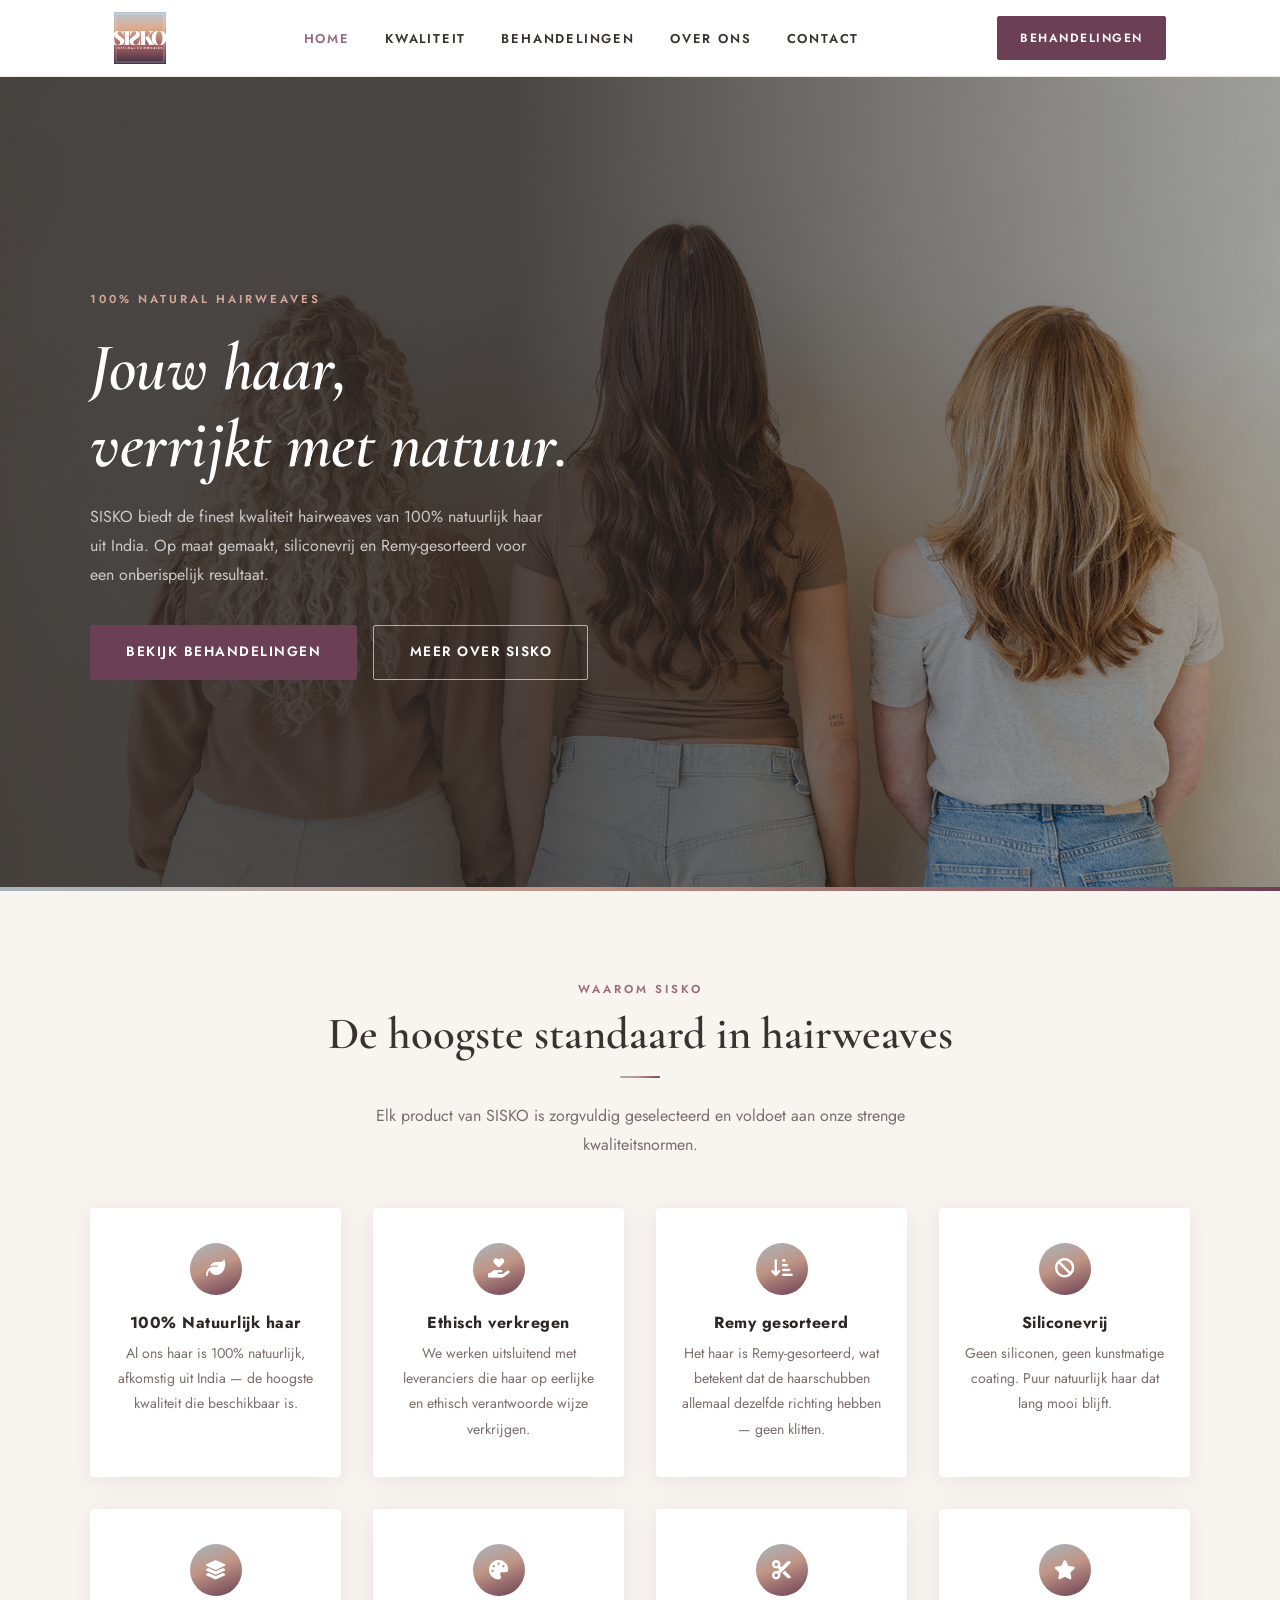
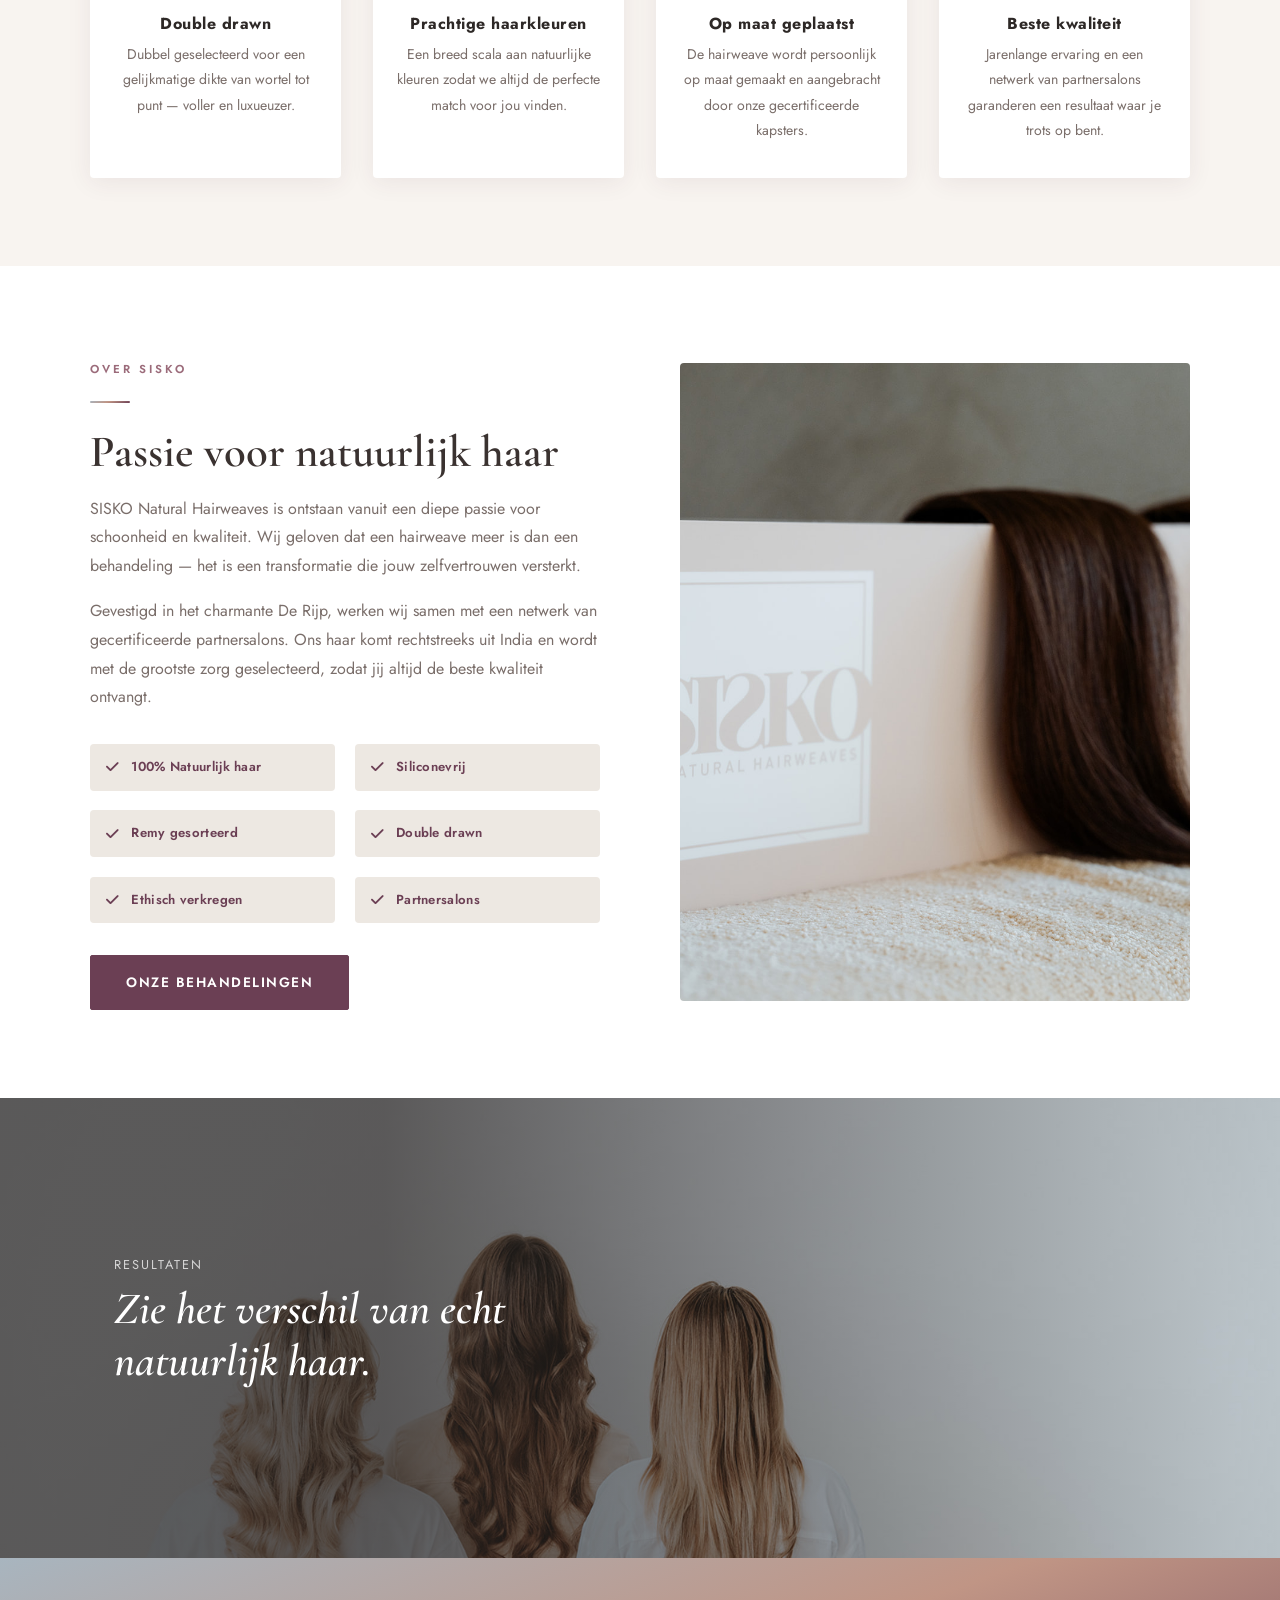
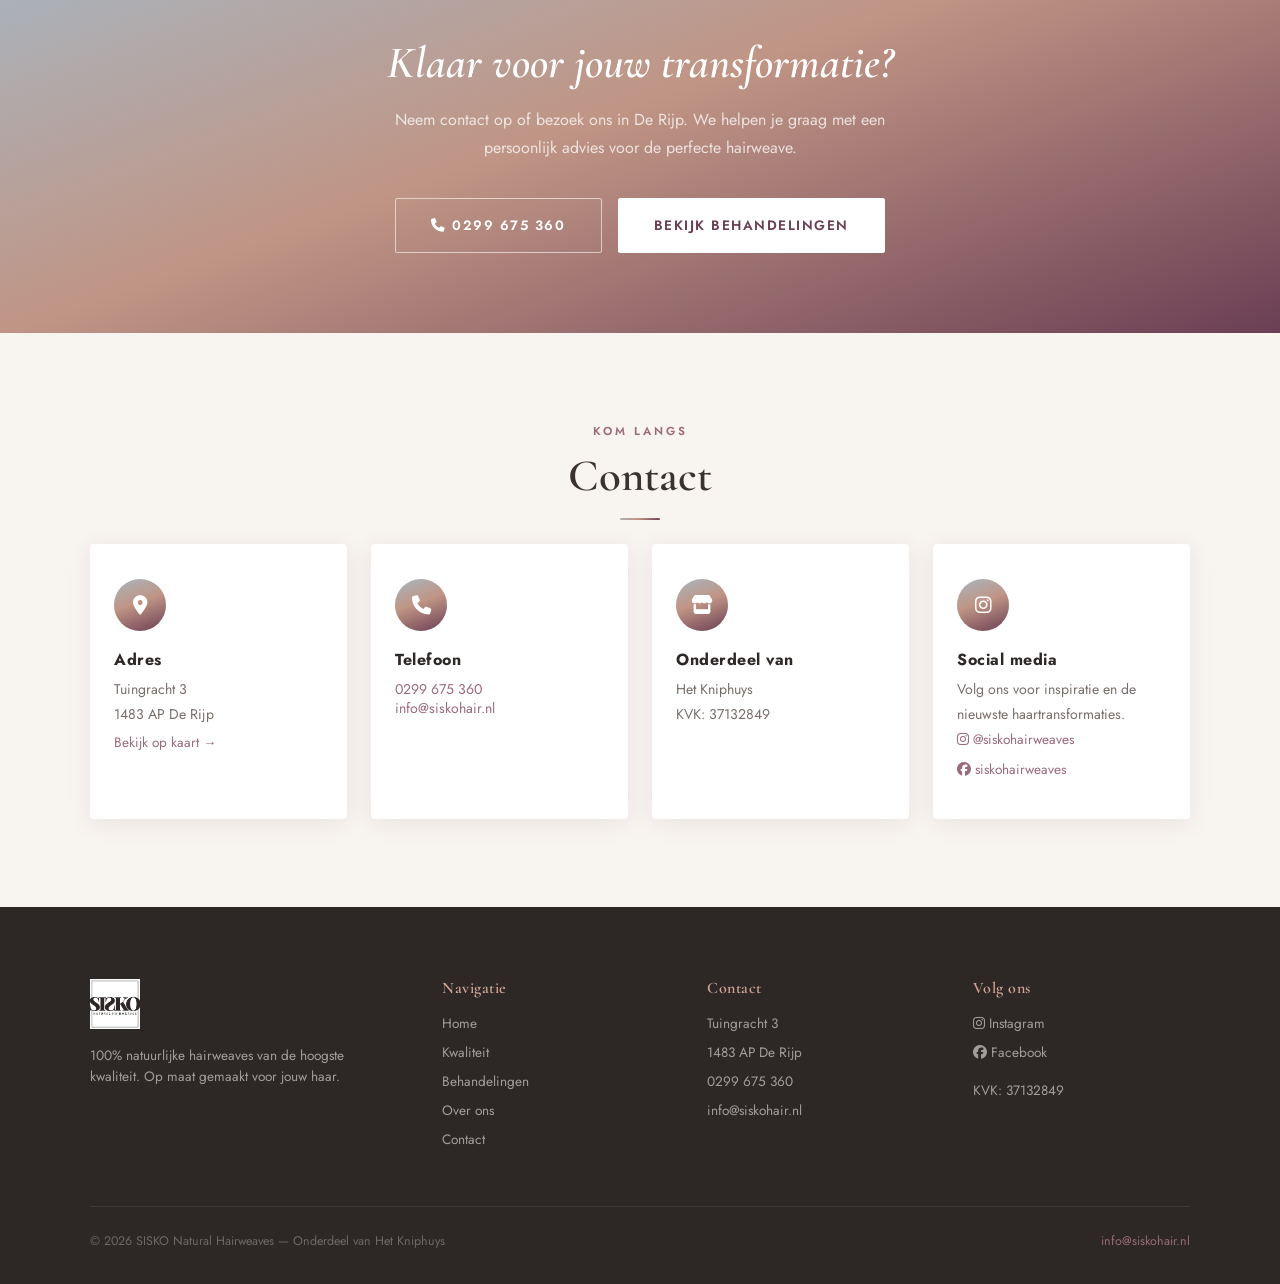
==== index.html @ 674715ca "Initiële website SISKO Natural Hairweaves Homepage en behandelingenpagina met echt logo, merkfoto's " ====
<!DOCTYPE html>
<html lang="nl">
<head>
  <meta charset="UTF-8" />
  <meta name="viewport" content="width=device-width, initial-scale=1.0" />
  <title>SISKO Natural Hairweaves — 100% Natuurlijke Haarextensions</title>
  <meta name="description" content="SISKO Natural Hairweaves biedt 100% natuurlijke hairweaves van de hoogste kwaliteit uit India. Remy-gesorteerd, siliconevrij en op maat gemaakt. Gevestigd in De Rijp." />
  <link rel="preconnect" href="https://fonts.googleapis.com" />
  <link rel="preconnect" href="https://fonts.gstatic.com" crossorigin />
  <link href="https://fonts.googleapis.com/css2?family=Cormorant+Garamond:ital,wght@0,400;0,600;1,400;1,600&family=Jost:wght@400;500;600;700&display=swap" rel="stylesheet" />
  <link rel="stylesheet" href="https://cdnjs.cloudflare.com/ajax/libs/font-awesome/6.5.1/css/all.min.css" />
  <link rel="stylesheet" href="style.css" />
</head>
<body>

  <!-- ═══════════ HEADER ═══════════ -->
  <header class="site-header">
    <div class="nav-inner">
      <a href="index.html" class="nav-logo">
        <img src="logo.png" alt="SISKO Natural Hairweaves" />
      </a>
      <nav aria-label="Hoofdnavigatie">
        <ul class="nav-links">
          <li><a href="index.html" class="actief">Home</a></li>
          <li><a href="#kwaliteit">Kwaliteit</a></li>
          <li><a href="behandelingen.html">Behandelingen</a></li>
          <li><a href="#over">Over ons</a></li>
          <li><a href="#contact">Contact</a></li>
        </ul>
      </nav>
      <a href="behandelingen.html" class="btn btn-primary" style="font-size:.75rem;padding:.65rem 1.4rem;">Behandelingen</a>
    </div>
  </header>

  <!-- ═══════════ HERO ═══════════ -->
  <section class="hero">
    <div class="hero-bg" style="background-image: url('hero.jpg');"></div>
    <div class="hero-overlay"></div>
    <div class="hero-content">
      <span class="hero-eyebrow">100% Natural Hairweaves</span>
      <h1>Jouw haar,<br>verrijkt met natuur.</h1>
      <p>SISKO biedt de finest kwaliteit hairweaves van 100% natuurlijk haar uit India. Op maat gemaakt, siliconevrij en Remy-gesorteerd voor een onberispelijk resultaat.</p>
      <div class="hero-knoppen">
        <a href="behandelingen.html" class="btn btn-primary">Bekijk behandelingen</a>
        <a href="#over" class="btn btn-outline">Meer over SISKO</a>
      </div>
    </div>
  </section>

  <div class="gradient-bar"></div>

  <!-- ═══════════ KWALITEITSKENMERKEN ═══════════ -->
  <section class="sectie sectie-creme" id="kwaliteit">
    <div class="container">
      <span class="sectie-label" style="display:block;text-align:center;">Waarom SISKO</span>
      <h2 class="sectie-titel">De hoogste standaard in hairweaves</h2>
      <div class="divider"></div>
      <p class="sectie-ondertitel">Elk product van SISKO is zorgvuldig geselecteerd en voldoet aan onze strenge kwaliteitsnormen.</p>
      <div class="kenmerken-grid">
        <div class="kenmerk">
          <div class="kenmerk-icoon"><i class="fa-solid fa-leaf"></i></div>
          <h3>100% Natuurlijk haar</h3>
          <p>Al ons haar is 100% natuurlijk, afkomstig uit India — de hoogste kwaliteit die beschikbaar is.</p>
        </div>
        <div class="kenmerk">
          <div class="kenmerk-icoon"><i class="fa-solid fa-hand-holding-heart"></i></div>
          <h3>Ethisch verkregen</h3>
          <p>We werken uitsluitend met leveranciers die haar op eerlijke en ethisch verantwoorde wijze verkrijgen.</p>
        </div>
        <div class="kenmerk">
          <div class="kenmerk-icoon"><i class="fa-solid fa-arrow-down-short-wide"></i></div>
          <h3>Remy gesorteerd</h3>
          <p>Het haar is Remy-gesorteerd, wat betekent dat de haarschubben allemaal dezelfde richting hebben — geen klitten.</p>
        </div>
        <div class="kenmerk">
          <div class="kenmerk-icoon"><i class="fa-solid fa-ban"></i></div>
          <h3>Siliconevrij</h3>
          <p>Geen siliconen, geen kunstmatige coating. Puur natuurlijk haar dat lang mooi blijft.</p>
        </div>
        <div class="kenmerk">
          <div class="kenmerk-icoon"><i class="fa-solid fa-layer-group"></i></div>
          <h3>Double drawn</h3>
          <p>Dubbel geselecteerd voor een gelijkmatige dikte van wortel tot punt — voller en luxueuzer.</p>
        </div>
        <div class="kenmerk">
          <div class="kenmerk-icoon"><i class="fa-solid fa-palette"></i></div>
          <h3>Prachtige haarkleuren</h3>
          <p>Een breed scala aan natuurlijke kleuren zodat we altijd de perfecte match voor jou vinden.</p>
        </div>
        <div class="kenmerk">
          <div class="kenmerk-icoon"><i class="fa-solid fa-scissors"></i></div>
          <h3>Op maat geplaatst</h3>
          <p>De hairweave wordt persoonlijk op maat gemaakt en aangebracht door onze gecertificeerde kapsters.</p>
        </div>
        <div class="kenmerk">
          <div class="kenmerk-icoon"><i class="fa-solid fa-star"></i></div>
          <h3>Beste kwaliteit</h3>
          <p>Jarenlange ervaring en een netwerk van partnersalons garanderen een resultaat waar je trots op bent.</p>
        </div>
      </div>
    </div>
  </section>

  <!-- ═══════════ OVER ONS ═══════════ -->
  <section class="sectie" id="over">
    <div class="container over-grid">
      <div>
        <span class="sectie-label">Over SISKO</span>
        <div class="divider divider-links"></div>
        <h2>Passie voor natuurlijk haar</h2>
        <p>SISKO Natural Hairweaves is ontstaan vanuit een diepe passie voor schoonheid en kwaliteit. Wij geloven dat een hairweave meer is dan een behandeling — het is een transformatie die jouw zelfvertrouwen versterkt.</p>
        <p>Gevestigd in het charmante De Rijp, werken wij samen met een netwerk van gecertificeerde partnersalons. Ons haar komt rechtstreeks uit India en wordt met de grootste zorg geselecteerd, zodat jij altijd de beste kwaliteit ontvangt.</p>
        <div class="badges-grid">
          <div class="badge"><i class="fa-solid fa-check"></i> 100% Natuurlijk haar</div>
          <div class="badge"><i class="fa-solid fa-check"></i> Siliconevrij</div>
          <div class="badge"><i class="fa-solid fa-check"></i> Remy gesorteerd</div>
          <div class="badge"><i class="fa-solid fa-check"></i> Double drawn</div>
          <div class="badge"><i class="fa-solid fa-check"></i> Ethisch verkregen</div>
          <div class="badge"><i class="fa-solid fa-check"></i> Partnersalons</div>
        </div>
        <div style="margin-top:2rem;">
          <a href="behandelingen.html" class="btn btn-primary">Onze behandelingen</a>
        </div>
      </div>
      <div class="over-foto">
        <img src="product.jpg" alt="SISKO Natural Hairweaves product" />
      </div>
    </div>
  </section>

  <!-- ═══════════ MODELLEN FOTO ═══════════ -->
  <section style="position:relative;overflow:hidden;height:460px;">
    <img src="modellen.jpg" alt="SISKO Natural Hairweaves modellen"
         style="width:100%;height:100%;object-fit:cover;object-position:center 30%;" />
    <div style="position:absolute;inset:0;background:linear-gradient(to right, rgba(45,40,38,.7) 30%, transparent);display:flex;align-items:center;">
      <div style="max-width:1100px;margin:0 auto;padding:0 1.5rem;width:100%;">
        <p style="color:rgba(255,255,255,.75);font-size:.8rem;letter-spacing:2px;text-transform:uppercase;margin-bottom:.5rem;">Resultaten</p>
        <h2 style="color:#fff;font-style:italic;max-width:420px;">Zie het verschil van echt natuurlijk haar.</h2>
      </div>
    </div>
  </section>

  <!-- ═══════════ CTA BANNER ═══════════ -->
  <section class="cta-banner">
    <div class="container">
      <h2>Klaar voor jouw transformatie?</h2>
      <p>Neem contact op of bezoek ons in De Rijp. We helpen je graag met een persoonlijk advies voor de perfecte hairweave.</p>
      <div class="cta-knoppen">
        <a href="tel:0299675360" class="btn btn-outline"><i class="fa-solid fa-phone"></i> 0299 675 360</a>
        <a href="behandelingen.html" class="btn" style="background:var(--kleur-wit);color:var(--kleur-mauve);border:1.5px solid var(--kleur-wit);font-size:.85rem;letter-spacing:1.5px;text-transform:uppercase;font-weight:600;padding:.9rem 2.2rem;border-radius:2px;">Bekijk behandelingen</a>
      </div>
    </div>
  </section>

  <!-- ═══════════ CONTACT ═══════════ -->
  <section class="sectie sectie-creme" id="contact">
    <div class="container">
      <span class="sectie-label" style="display:block;text-align:center;">Kom langs</span>
      <h2 class="sectie-titel">Contact</h2>
      <div class="divider"></div>
      <div style="display:grid;grid-template-columns:repeat(auto-fit,minmax(220px,1fr));gap:1.5rem;margin-top:1rem;">
        <div class="kenmerk" style="text-align:left;">
          <div class="kenmerk-icoon" style="margin-left:0;"><i class="fa-solid fa-location-dot"></i></div>
          <h3>Adres</h3>
          <p>Tuingracht 3<br>1483 AP De Rijp</p>
          <a href="https://maps.google.com/?q=Tuingracht+3+De+Rijp" target="_blank" rel="noopener" style="font-size:.85rem;">Bekijk op kaart →</a>
        </div>
        <div class="kenmerk" style="text-align:left;">
          <div class="kenmerk-icoon" style="margin-left:0;"><i class="fa-solid fa-phone"></i></div>
          <h3>Telefoon</h3>
          <p><a href="tel:0299675360">0299 675 360</a></p>
          <p style="margin-top:-.4rem;"><a href="mailto:info@siskohair.nl">info@siskohair.nl</a></p>
        </div>
        <div class="kenmerk" style="text-align:left;">
          <div class="kenmerk-icoon" style="margin-left:0;"><i class="fa-solid fa-store"></i></div>
          <h3>Onderdeel van</h3>
          <p>Het Kniphuys<br>KVK: 37132849</p>
        </div>
        <div class="kenmerk" style="text-align:left;">
          <div class="kenmerk-icoon" style="margin-left:0;"><i class="fa-brands fa-instagram"></i></div>
          <h3>Social media</h3>
          <p>Volg ons voor inspiratie en de nieuwste haartransformaties.</p>
          <a href="https://www.instagram.com/siskohairweaves" target="_blank" rel="noopener" style="font-size:.85rem;display:block;margin-bottom:.25rem;">
            <i class="fa-brands fa-instagram"></i> @siskohairweaves
          </a>
          <a href="https://www.facebook.com/siskohairweaves" target="_blank" rel="noopener" style="font-size:.85rem;">
            <i class="fa-brands fa-facebook"></i> siskohairweaves
          </a>
        </div>
      </div>
    </div>
  </section>

  <!-- ═══════════ FOOTER ═══════════ -->
  <footer class="site-footer">
    <div class="footer-inner">
      <div class="footer-kolom">
        <img src="logo.png" alt="SISKO Natural Hairweaves" class="footer-logo" />
        <p>100% natuurlijke hairweaves van de hoogste kwaliteit. Op maat gemaakt voor jouw haar.</p>
      </div>
      <div class="footer-kolom">
        <h4>Navigatie</h4>
        <ul>
          <li><a href="index.html">Home</a></li>
          <li><a href="#kwaliteit">Kwaliteit</a></li>
          <li><a href="behandelingen.html">Behandelingen</a></li>
          <li><a href="#over">Over ons</a></li>
          <li><a href="#contact">Contact</a></li>
        </ul>
      </div>
      <div class="footer-kolom">
        <h4>Contact</h4>
        <ul>
          <li>Tuingracht 3</li>
          <li>1483 AP De Rijp</li>
          <li><a href="tel:0299675360">0299 675 360</a></li>
          <li><a href="mailto:info@siskohair.nl">info@siskohair.nl</a></li>
        </ul>
      </div>
      <div class="footer-kolom">
        <h4>Volg ons</h4>
        <ul>
          <li><a href="https://www.instagram.com/siskohairweaves" target="_blank" rel="noopener"><i class="fa-brands fa-instagram"></i> Instagram</a></li>
          <li><a href="https://www.facebook.com/siskohairweaves" target="_blank" rel="noopener"><i class="fa-brands fa-facebook"></i> Facebook</a></li>
        </ul>
        <p style="margin-top:1rem;">KVK: 37132849</p>
      </div>
    </div>
    <div class="footer-bottom">
      <span>&copy; 2026 SISKO Natural Hairweaves — Onderdeel van Het Kniphuys</span>
      <span><a href="mailto:info@siskohair.nl">info@siskohair.nl</a></span>
    </div>
  </footer>

</body>
</html>
---- style.css ----
/* ================================
   SISKO Natural Hairweaves — Stijlen
   ================================ */

*, *::before, *::after {
  box-sizing: border-box;
  margin: 0;
  padding: 0;
}

:root {
  /* Kleuren gebaseerd op logo gradient */
  --kleur-blauwgrijs:  #a8b5bf;
  --kleur-rose:        #c09585;
  --kleur-mauve:       #6b3f54;
  --kleur-mauve-diep:  #4a2a3a;

  /* Accentkleuren */
  --kleur-accent:      #9b6b7a;
  --kleur-accent-licht:#d4a898;
  --kleur-blush:       #e8d5cd;

  /* Achtergronden */
  --kleur-creme:       #f8f4f0;
  --kleur-creme2:      #ede8e2;
  --kleur-wit:         #ffffff;

  /* Tekst */
  --kleur-donker:      #2d2826;
  --kleur-tekst:       #3a3230;
  --kleur-subtekst:    #7a6e6a;

  /* Logo gradient als CSS */
  --gradient-logo: linear-gradient(160deg, #a8b5bf 0%, #c09585 45%, #6b3f54 100%);
  --gradient-zacht: linear-gradient(160deg, #c8d0d6 0%, #d4b0a0 50%, #8b5570 100%);

  --font-hoofd:   'Cormorant Garamond', 'Playfair Display', Georgia, serif;
  --font-tekst:   'Jost', 'Open Sans', Arial, sans-serif;
  --radius:       4px;
  --schaduw:      0 4px 24px rgba(74,42,58,0.08);
}

html { scroll-behavior: smooth; }

body {
  font-family: var(--font-tekst);
  color: var(--kleur-tekst);
  background: var(--kleur-wit);
  line-height: 1.75;
}

/* ── Typografie ────────────────────────────── */
h1, h2, h3, h4 {
  font-family: var(--font-hoofd);
  line-height: 1.15;
  font-weight: 600;
}

h1 { font-size: clamp(2.4rem, 6vw, 4.2rem); letter-spacing: -.5px; }
h2 { font-size: clamp(1.8rem, 4vw, 2.8rem); margin-bottom: 1rem; }
h3 { font-size: 1.3rem; margin-bottom: .5rem; }

p { margin-bottom: 1rem; color: var(--kleur-subtekst); line-height: 1.8; }
p:last-child { margin-bottom: 0; }

a { color: var(--kleur-accent); text-decoration: none; transition: color .2s; }
a:hover { color: var(--kleur-mauve); text-decoration: underline; }

/* ── Knoppen ───────────────────────────────── */
.btn {
  display: inline-block;
  padding: .9rem 2.2rem;
  border-radius: 2px;
  font-family: var(--font-tekst);
  font-size: .85rem;
  font-weight: 600;
  letter-spacing: 1.5px;
  text-transform: uppercase;
  cursor: pointer;
  transition: all .25s ease;
  text-decoration: none;
}

.btn-primary {
  background: var(--kleur-mauve);
  color: var(--kleur-wit);
  border: 1.5px solid var(--kleur-mauve);
}
.btn-primary:hover {
  background: var(--kleur-mauve-diep);
  border-color: var(--kleur-mauve-diep);
  color: var(--kleur-wit);
  text-decoration: none;
}

.btn-outline {
  background: transparent;
  color: var(--kleur-wit);
  border: 1.5px solid rgba(255,255,255,.6);
}
.btn-outline:hover {
  background: var(--kleur-wit);
  border-color: var(--kleur-wit);
  color: var(--kleur-mauve);
  text-decoration: none;
}

.btn-donker-outline {
  background: transparent;
  color: var(--kleur-mauve);
  border: 1.5px solid var(--kleur-mauve);
}
.btn-donker-outline:hover {
  background: var(--kleur-mauve);
  color: var(--kleur-wit);
  text-decoration: none;
}

/* ── Header ────────────────────────────────── */
.site-header {
  position: sticky;
  top: 0;
  z-index: 100;
  background: var(--kleur-wit);
  border-bottom: 1px solid var(--kleur-creme2);
}

.nav-inner {
  max-width: 1100px;
  margin: 0 auto;
  padding: 0 1.5rem;
  display: flex;
  align-items: center;
  justify-content: space-between;
  height: 76px;
}

.nav-logo img {
  height: 52px;
  width: auto;
  display: block;
}

.nav-links {
  list-style: none;
  display: flex;
  gap: 2.2rem;
}

.nav-links a {
  color: var(--kleur-tekst);
  font-size: .8rem;
  font-weight: 600;
  letter-spacing: 1.8px;
  text-transform: uppercase;
  transition: color .2s;
}
.nav-links a:hover,
.nav-links a.actief {
  color: var(--kleur-accent);
  text-decoration: none;
}

/* ── Hero ──────────────────────────────────── */
.hero {
  position: relative;
  display: flex;
  align-items: center;
  min-height: 90vh;
  overflow: hidden;
  padding: 3rem 1.5rem;
}

.hero-bg {
  position: absolute;
  inset: 0;
  background-size: cover;
  background-position: center;
}

.hero-overlay {
  position: absolute;
  inset: 0;
  background: linear-gradient(to right,
    rgba(45,40,38,.82) 40%,
    rgba(45,40,38,.2));
}

.hero-content {
  position: relative;
  max-width: 1100px;
  margin: 0 auto;
  width: 100%;
}

.hero-eyebrow {
  display: inline-block;
  font-size: .72rem;
  font-weight: 600;
  letter-spacing: 3px;
  text-transform: uppercase;
  color: var(--kleur-accent-licht);
  margin-bottom: 1.2rem;
}

.hero h1 {
  color: var(--kleur-wit);
  max-width: 560px;
  margin-bottom: 1.25rem;
  font-style: italic;
}

.hero p {
  color: rgba(255,255,255,.72);
  font-size: 1rem;
  max-width: 460px;
  margin-bottom: 2.2rem;
  line-height: 1.8;
}

.hero-knoppen {
  display: flex;
  gap: 1rem;
  flex-wrap: wrap;
}

/* ── Gradient divider ──────────────────────── */
.gradient-bar {
  height: 4px;
  background: var(--gradient-logo);
  width: 100%;
}

/* ── Secties ───────────────────────────────── */
.sectie {
  padding: 5.5rem 1.5rem;
}
.sectie-creme  { background: var(--kleur-creme); }
.sectie-creme2 { background: var(--kleur-creme2); }

.container {
  max-width: 1100px;
  margin: 0 auto;
}

.sectie-label {
  display: inline-block;
  font-size: .72rem;
  font-weight: 600;
  letter-spacing: 3px;
  text-transform: uppercase;
  color: var(--kleur-accent);
  margin-bottom: .6rem;
}

.sectie-titel { text-align: center; }

.sectie-ondertitel {
  text-align: center;
  max-width: 560px;
  margin: .5rem auto 3rem;
  font-size: 1rem;
  color: var(--kleur-subtekst);
}

.divider {
  width: 40px;
  height: 2px;
  background: var(--gradient-logo);
  margin: .75rem auto 1.5rem;
  border-radius: 1px;
}
.divider-links { margin-left: 0; }

/* ── Kenmerken grid ────────────────────────── */
.kenmerken-grid {
  display: grid;
  grid-template-columns: repeat(auto-fit, minmax(220px, 1fr));
  gap: 2rem;
}

.kenmerk {
  text-align: center;
  padding: 2.2rem 1.5rem;
  background: var(--kleur-wit);
  border-radius: var(--radius);
  box-shadow: var(--schaduw);
  transition: transform .2s;
}
.kenmerk:hover { transform: translateY(-3px); }

.kenmerk-icoon {
  width: 52px;
  height: 52px;
  border-radius: 50%;
  background: var(--gradient-logo);
  display: flex;
  align-items: center;
  justify-content: center;
  margin: 0 auto 1.2rem;
  color: var(--kleur-wit);
  font-size: 1.2rem;
}

.kenmerk h3 {
  font-size: 1rem;
  font-family: var(--font-tekst);
  font-weight: 700;
  letter-spacing: .5px;
  color: var(--kleur-donker);
  margin-bottom: .5rem;
}
.kenmerk p {
  font-size: .88rem;
  margin: 0;
}

/* ── Behandelingen grid ────────────────────── */
.behandelingen-grid {
  display: grid;
  grid-template-columns: repeat(auto-fit, minmax(300px, 1fr));
  gap: 2rem;
}

.behandeling-kaart {
  background: var(--kleur-wit);
  border-radius: var(--radius);
  overflow: hidden;
  box-shadow: var(--schaduw);
  transition: transform .2s, box-shadow .2s;
}
.behandeling-kaart:hover {
  transform: translateY(-4px);
  box-shadow: 0 12px 36px rgba(74,42,58,0.14);
}

.behandeling-header {
  padding: 2rem 1.75rem 1.5rem;
  background: var(--gradient-logo);
  color: var(--kleur-wit);
}
.behandeling-header h3 {
  font-family: var(--font-hoofd);
  font-size: 1.4rem;
  color: var(--kleur-wit);
  margin-bottom: .3rem;
}
.behandeling-header p {
  color: rgba(255,255,255,.78);
  font-size: .88rem;
  margin: 0;
}

.behandeling-body {
  padding: 1.5rem 1.75rem;
}
.behandeling-body ul {
  list-style: none;
  padding: 0;
}
.behandeling-body li {
  padding: .55rem 0;
  border-bottom: 1px solid var(--kleur-creme2);
  font-size: .9rem;
  color: var(--kleur-tekst);
  display: flex;
  align-items: center;
  gap: .6rem;
}
.behandeling-body li:last-child { border-bottom: none; }
.behandeling-body li i { color: var(--kleur-accent); font-size: .8rem; }

/* ── Over sectie ───────────────────────────── */
.over-grid {
  display: grid;
  grid-template-columns: 1fr 1fr;
  gap: 5rem;
  align-items: center;
}
.over-foto {
  border-radius: var(--radius);
  overflow: hidden;
  aspect-ratio: 4/5;
}
.over-foto img {
  width: 100%;
  height: 100%;
  object-fit: cover;
}

/* ── Kwaliteits badges ─────────────────────── */
.badges-grid {
  display: grid;
  grid-template-columns: repeat(auto-fit, minmax(180px, 1fr));
  gap: 1.2rem;
  margin-top: 2rem;
}
.badge {
  display: flex;
  align-items: center;
  gap: .75rem;
  padding: .75rem 1rem;
  background: var(--kleur-creme2);
  border-radius: var(--radius);
  font-size: .82rem;
  font-weight: 600;
  color: var(--kleur-mauve);
  letter-spacing: .3px;
}
.badge i { font-size: .9rem; }

/* ── CTA Banner ────────────────────────────── */
.cta-banner {
  background: var(--gradient-logo);
  color: var(--kleur-wit);
  text-align: center;
  padding: 5rem 1.5rem;
}
.cta-banner h2 {
  color: var(--kleur-wit);
  font-style: italic;
  margin-bottom: 1rem;
}
.cta-banner p {
  color: rgba(255,255,255,.75);
  margin-bottom: 2.2rem;
  max-width: 500px;
  margin-left: auto;
  margin-right: auto;
}
.cta-knoppen {
  display: flex;
  gap: 1rem;
  justify-content: center;
  flex-wrap: wrap;
}

/* ── Behandelingen hero (kleiner) ──────────── */
.sub-hero {
  min-height: 45vh;
  padding-top: 2rem;
  padding-bottom: 2rem;
}

/* ── Proces stappen ────────────────────────── */
.stappen-grid {
  display: grid;
  grid-template-columns: repeat(auto-fit, minmax(200px, 1fr));
  gap: 2rem;
  counter-reset: stap;
}
.stap {
  position: relative;
  padding: 2rem 1.5rem;
  background: var(--kleur-wit);
  border-radius: var(--radius);
  box-shadow: var(--schaduw);
  counter-increment: stap;
}
.stap::before {
  content: counter(stap);
  position: absolute;
  top: -14px;
  left: 1.5rem;
  width: 28px;
  height: 28px;
  background: var(--gradient-logo);
  color: var(--kleur-wit);
  border-radius: 50%;
  display: flex;
  align-items: center;
  justify-content: center;
  font-size: .75rem;
  font-weight: 700;
  line-height: 28px;
  text-align: center;
}
.stap h3 {
  font-family: var(--font-tekst);
  font-size: .95rem;
  font-weight: 700;
  color: var(--kleur-donker);
  margin-bottom: .5rem;
  margin-top: .3rem;
}

/* ── Footer ────────────────────────────────── */
.site-footer {
  background: var(--kleur-donker);
  color: rgba(255,255,255,.75);
  padding: 4.5rem 1.5rem 2rem;
}

.footer-inner {
  max-width: 1100px;
  margin: 0 auto;
  display: grid;
  grid-template-columns: 1.4fr 1fr 1fr 1fr;
  gap: 3rem;
  padding-bottom: 3rem;
  border-bottom: 1px solid rgba(255,255,255,.08);
}

.footer-logo {
  height: 50px;
  width: auto;
  margin-bottom: 1rem;
  display: block;
  filter: brightness(0) invert(1);
}

.footer-kolom h4 {
  font-family: var(--font-hoofd);
  font-size: 1rem;
  color: var(--kleur-accent-licht);
  margin-bottom: 1rem;
  letter-spacing: .5px;
}

.footer-kolom p,
.footer-kolom li {
  font-size: .85rem;
  color: rgba(255,255,255,.55);
  margin-bottom: .45rem;
  line-height: 1.6;
}

.footer-kolom ul { list-style: none; }

.footer-kolom a {
  color: rgba(255,255,255,.55);
  transition: color .2s;
}
.footer-kolom a:hover { color: var(--kleur-accent-licht); text-decoration: none; }

.footer-bottom {
  max-width: 1100px;
  margin: 1.5rem auto 0;
  display: flex;
  justify-content: space-between;
  align-items: center;
  font-size: .78rem;
  color: rgba(255,255,255,.3);
  flex-wrap: wrap;
  gap: .5rem;
}

/* ── Responsive ────────────────────────────── */
@media (max-width: 900px) {
  .footer-inner { grid-template-columns: 1fr 1fr; }
  .over-grid { grid-template-columns: 1fr; gap: 2.5rem; }
  .over-foto { aspect-ratio: 16/9; }
}

@media (max-width: 768px) {
  .nav-links { display: none; }
  .hero { min-height: 72vh; }
  .hero-knoppen { flex-direction: column; align-items: flex-start; }
  .sectie { padding: 3.5rem 1.25rem; }
}

@media (max-width: 520px) {
  .footer-inner { grid-template-columns: 1fr; gap: 2rem; }
  .footer-bottom { flex-direction: column; text-align: center; }
}
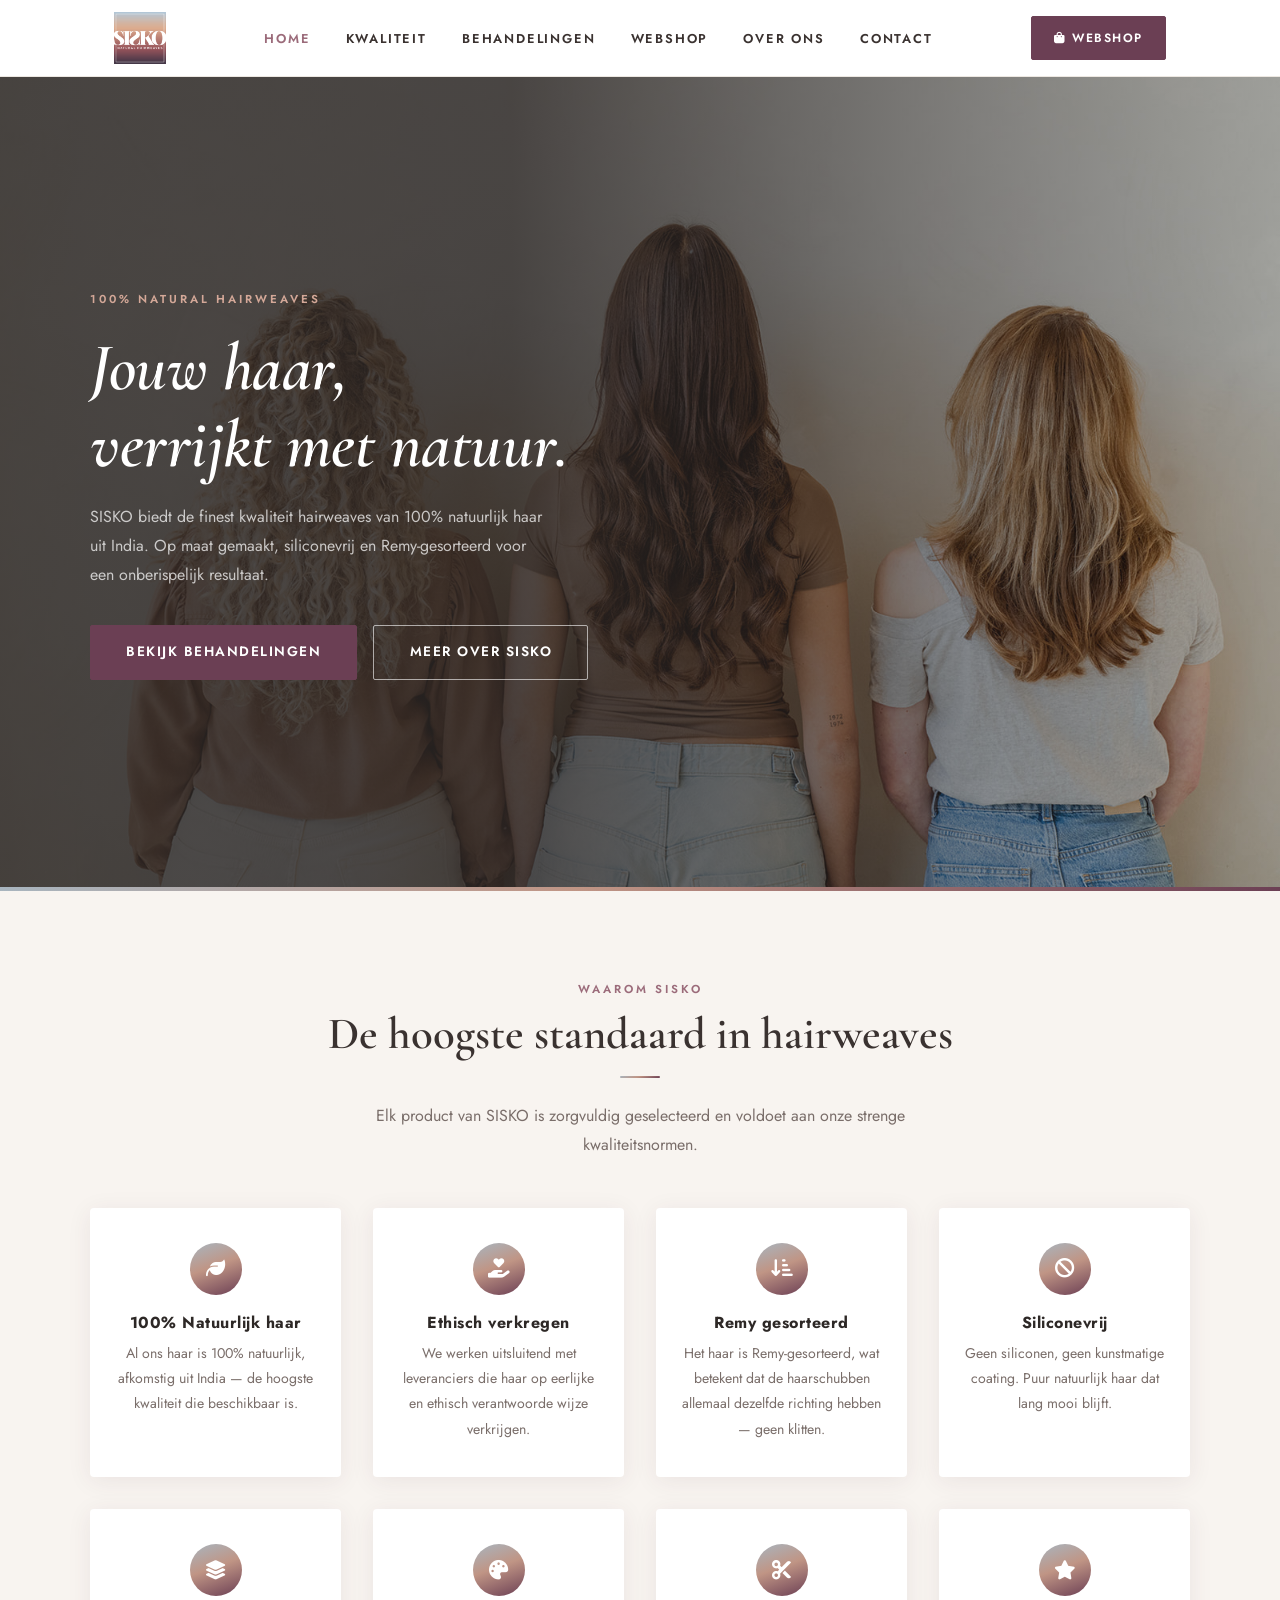
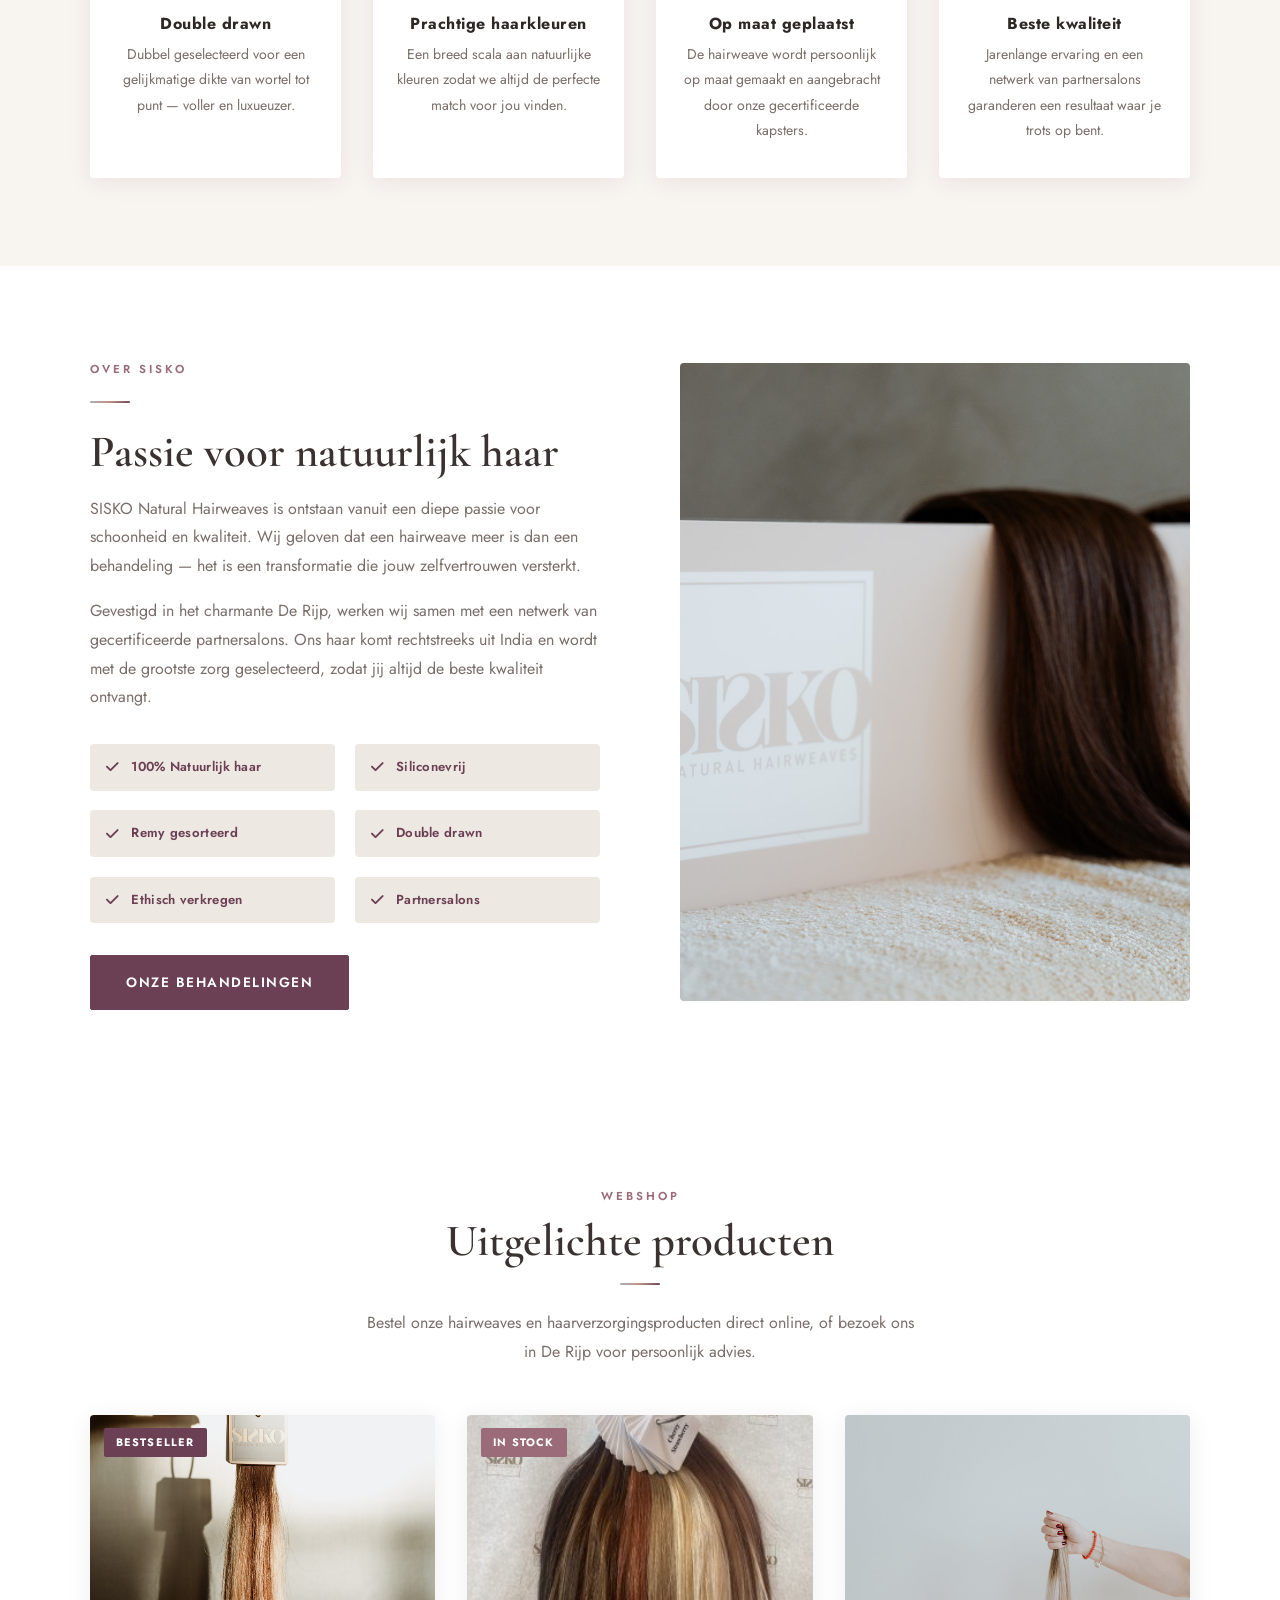
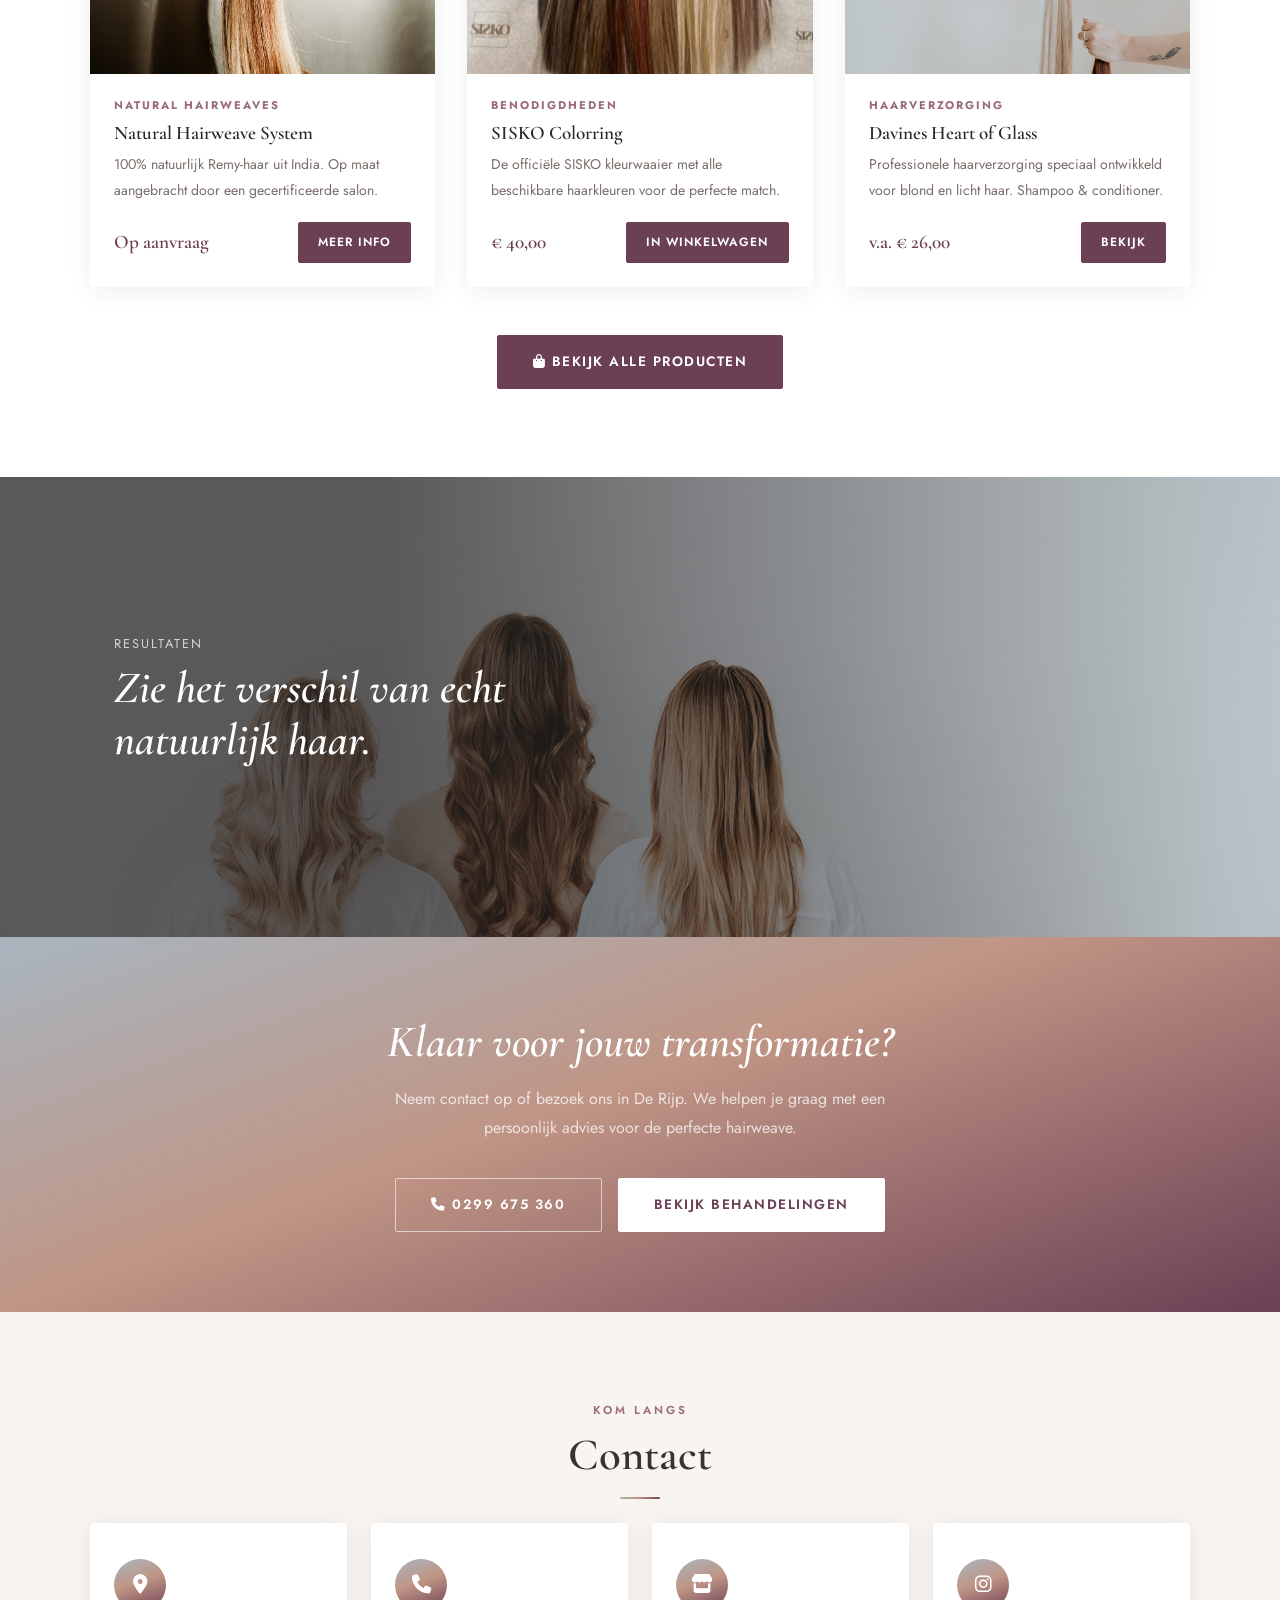
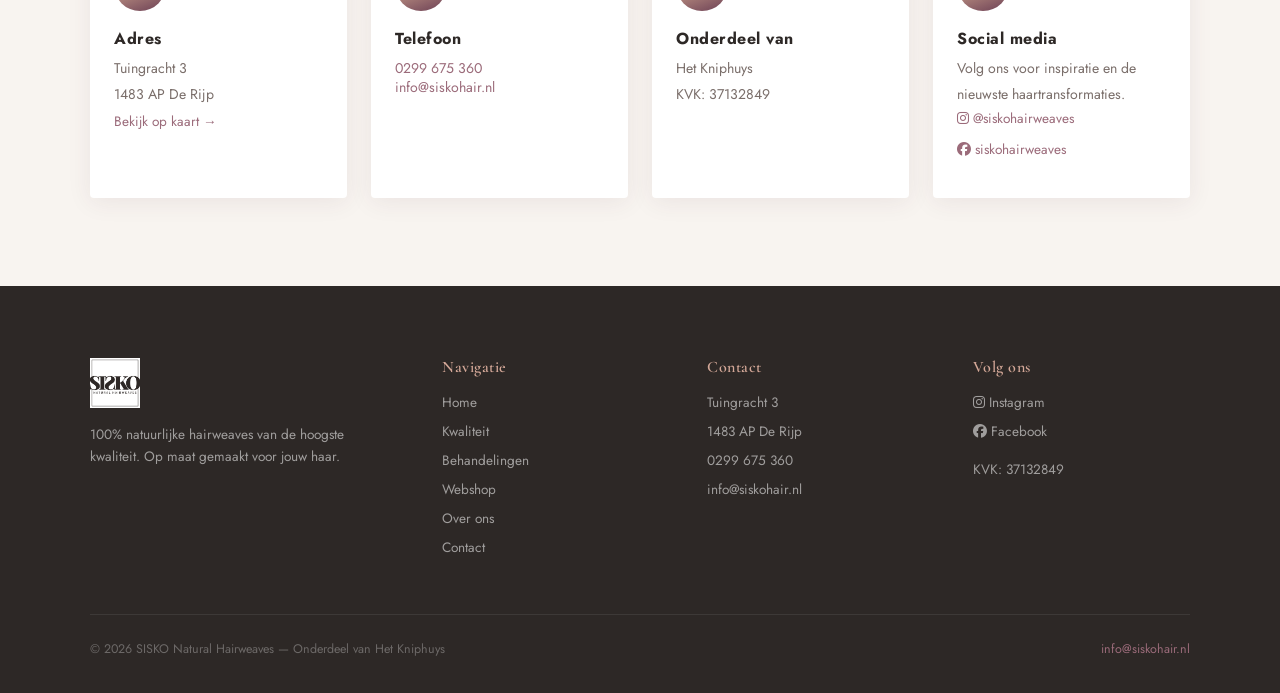
==== commit 002127ea: "Voeg webshop toe aan SISKO website - Nieuwe shop.html met volledig productoverzicht en categoriefilt" ====
--- a/index.html
+++ b/index.html
@@ -8,6 +8,8 @@
   <link rel="preconnect" href="https://fonts.googleapis.com" />
   <link rel="preconnect" href="https://fonts.gstatic.com" crossorigin />
   <link href="https://fonts.googleapis.com/css2?family=Cormorant+Garamond:ital,wght@0,400;0,600;1,400;1,600&family=Jost:wght@400;500;600;700&display=swap" rel="stylesheet" />
+  <link rel="icon" type="image/png" href="favicon.png" />
+  <link rel="apple-touch-icon" href="favicon.png" />
   <link rel="stylesheet" href="https://cdnjs.cloudflare.com/ajax/libs/font-awesome/6.5.1/css/all.min.css" />
   <link rel="stylesheet" href="style.css" />
 </head>
@@ -24,11 +26,12 @@
           <li><a href="index.html" class="actief">Home</a></li>
           <li><a href="#kwaliteit">Kwaliteit</a></li>
           <li><a href="behandelingen.html">Behandelingen</a></li>
+          <li><a href="shop.html">Webshop</a></li>
           <li><a href="#over">Over ons</a></li>
           <li><a href="#contact">Contact</a></li>
         </ul>
       </nav>
-      <a href="behandelingen.html" class="btn btn-primary" style="font-size:.75rem;padding:.65rem 1.4rem;">Behandelingen</a>
+      <a href="shop.html" class="btn btn-primary" style="font-size:.75rem;padding:.65rem 1.4rem;"><i class="fa-solid fa-bag-shopping"></i> Webshop</a>
     </div>
   </header>
 
@@ -128,6 +131,69 @@
     </div>
   </section>
 
+  <!-- ═══════════ SHOP PREVIEW ═══════════ -->
+  <section class="sectie" id="shop">
+    <div class="container">
+      <span class="sectie-label" style="display:block;text-align:center;">Webshop</span>
+      <h2 class="sectie-titel">Uitgelichte producten</h2>
+      <div class="divider"></div>
+      <p class="sectie-ondertitel">Bestel onze hairweaves en haarverzorgingsproducten direct online, of bezoek ons in De Rijp voor persoonlijk advies.</p>
+      <div class="shop-preview-grid">
+
+        <div class="product-kaart">
+          <div class="product-afbeelding">
+            <img src="colorring.jpg" alt="SISKO Natural Hairweave" />
+            <span class="product-badge">Bestseller</span>
+          </div>
+          <div class="product-info">
+            <span class="product-categorie">Natural Hairweaves</span>
+            <h3>Natural Hairweave System</h3>
+            <p>100% natuurlijk Remy-haar uit India. Op maat aangebracht door een gecertificeerde salon.</p>
+            <div class="product-footer">
+              <span class="product-prijs">Op aanvraag</span>
+              <a href="behandelingen.html" class="btn-product">Meer info</a>
+            </div>
+          </div>
+        </div>
+
+        <div class="product-kaart">
+          <div class="product-afbeelding">
+            <img src="colorring-swatch.jpg" alt="SISKO Colorring" />
+            <span class="product-badge product-badge-nieuw">In stock</span>
+          </div>
+          <div class="product-info">
+            <span class="product-categorie">Benodigdheden</span>
+            <h3>SISKO Colorring</h3>
+            <p>De officiële SISKO kleurwaaier met alle beschikbare haarkleuren voor de perfecte match.</p>
+            <div class="product-footer">
+              <span class="product-prijs">€ 40,00</span>
+              <a href="shop.html" class="btn-product">In winkelwagen</a>
+            </div>
+          </div>
+        </div>
+
+        <div class="product-kaart">
+          <div class="product-afbeelding">
+            <img src="extensions.jpg" alt="SISKO Hair Extensions" style="object-position:center 20%;" />
+          </div>
+          <div class="product-info">
+            <span class="product-categorie">Haarverzorging</span>
+            <h3>Davines Heart of Glass</h3>
+            <p>Professionele haarverzorging speciaal ontwikkeld voor blond en licht haar. Shampoo &amp; conditioner.</p>
+            <div class="product-footer">
+              <span class="product-prijs">v.a. € 26,00</span>
+              <a href="shop.html" class="btn-product">Bekijk</a>
+            </div>
+          </div>
+        </div>
+
+      </div>
+      <div style="text-align:center;margin-top:3rem;">
+        <a href="shop.html" class="btn btn-primary"><i class="fa-solid fa-bag-shopping"></i> Bekijk alle producten</a>
+      </div>
+    </div>
+  </section>
+
   <!-- ═══════════ MODELLEN FOTO ═══════════ -->
   <section style="position:relative;overflow:hidden;height:460px;">
     <img src="modellen.jpg" alt="SISKO Natural Hairweaves modellen"
@@ -204,6 +270,7 @@
           <li><a href="index.html">Home</a></li>
           <li><a href="#kwaliteit">Kwaliteit</a></li>
           <li><a href="behandelingen.html">Behandelingen</a></li>
+          <li><a href="shop.html">Webshop</a></li>
           <li><a href="#over">Over ons</a></li>
           <li><a href="#contact">Contact</a></li>
         </ul>
--- a/style.css
+++ b/style.css
@@ -545,6 +545,165 @@
   gap: .5rem;
 }
 
+/* ── Shop preview grid ─────────────────────── */
+.shop-preview-grid {
+  display: grid;
+  grid-template-columns: repeat(auto-fit, minmax(300px, 1fr));
+  gap: 2rem;
+}
+
+/* ── Product kaart ─────────────────────────── */
+.product-kaart {
+  background: var(--kleur-wit);
+  border-radius: var(--radius);
+  box-shadow: var(--schaduw);
+  overflow: hidden;
+  transition: transform .2s, box-shadow .2s;
+  display: flex;
+  flex-direction: column;
+}
+.product-kaart:hover {
+  transform: translateY(-4px);
+  box-shadow: 0 12px 36px rgba(74,42,58,0.14);
+}
+
+.product-afbeelding {
+  position: relative;
+  aspect-ratio: 4/3;
+  overflow: hidden;
+  background: var(--kleur-creme);
+}
+.product-afbeelding img {
+  width: 100%;
+  height: 100%;
+  object-fit: cover;
+  transition: transform .4s ease;
+}
+.product-kaart:hover .product-afbeelding img {
+  transform: scale(1.04);
+}
+
+.product-badge {
+  position: absolute;
+  top: .85rem;
+  left: .85rem;
+  background: var(--kleur-mauve);
+  color: var(--kleur-wit);
+  font-size: .68rem;
+  font-weight: 700;
+  letter-spacing: 1.2px;
+  text-transform: uppercase;
+  padding: .3rem .75rem;
+  border-radius: 2px;
+}
+.product-badge-nieuw { background: var(--kleur-accent); }
+
+.product-info {
+  padding: 1.4rem 1.5rem 1.5rem;
+  flex: 1;
+  display: flex;
+  flex-direction: column;
+}
+
+.product-categorie {
+  font-size: .7rem;
+  font-weight: 700;
+  letter-spacing: 2px;
+  text-transform: uppercase;
+  color: var(--kleur-accent);
+  margin-bottom: .4rem;
+  display: block;
+}
+
+.product-info h3 {
+  font-family: var(--font-hoofd);
+  font-size: 1.2rem;
+  color: var(--kleur-donker);
+  margin-bottom: .5rem;
+}
+
+.product-info p {
+  font-size: .88rem;
+  color: var(--kleur-subtekst);
+  flex: 1;
+  margin-bottom: 1.2rem;
+}
+
+.product-footer {
+  display: flex;
+  align-items: center;
+  justify-content: space-between;
+  gap: 1rem;
+  margin-top: auto;
+}
+
+.product-prijs {
+  font-family: var(--font-hoofd);
+  font-size: 1.2rem;
+  font-weight: 600;
+  color: var(--kleur-mauve);
+}
+
+.btn-product {
+  display: inline-block;
+  padding: .55rem 1.2rem;
+  background: var(--kleur-mauve);
+  color: var(--kleur-wit);
+  border: 1.5px solid var(--kleur-mauve);
+  border-radius: 2px;
+  font-size: .75rem;
+  font-weight: 600;
+  letter-spacing: 1px;
+  text-transform: uppercase;
+  transition: all .2s;
+  text-decoration: none;
+  white-space: nowrap;
+}
+.btn-product:hover {
+  background: var(--kleur-mauve-diep);
+  border-color: var(--kleur-mauve-diep);
+  color: var(--kleur-wit);
+  text-decoration: none;
+}
+
+/* ── Webshop pagina ────────────────────────── */
+.shop-categorietabs {
+  display: flex;
+  gap: .5rem;
+  flex-wrap: wrap;
+  margin-bottom: 2.5rem;
+  justify-content: center;
+}
+
+.tab-btn {
+  padding: .6rem 1.4rem;
+  border: 1.5px solid var(--kleur-creme2);
+  background: var(--kleur-wit);
+  color: var(--kleur-subtekst);
+  border-radius: 50px;
+  font-size: .8rem;
+  font-weight: 600;
+  letter-spacing: .8px;
+  text-transform: uppercase;
+  cursor: pointer;
+  transition: all .2s;
+  font-family: var(--font-tekst);
+}
+.tab-btn:hover,
+.tab-btn.actief {
+  background: var(--kleur-mauve);
+  border-color: var(--kleur-mauve);
+  color: var(--kleur-wit);
+}
+
+.shop-grid {
+  display: grid;
+  grid-template-columns: repeat(auto-fill, minmax(280px, 1fr));
+  gap: 2rem;
+}
+
+.product-item[data-cat] { display: flex; }
+
 /* ── Responsive ────────────────────────────── */
 @media (max-width: 900px) {
   .footer-inner { grid-template-columns: 1fr 1fr; }
